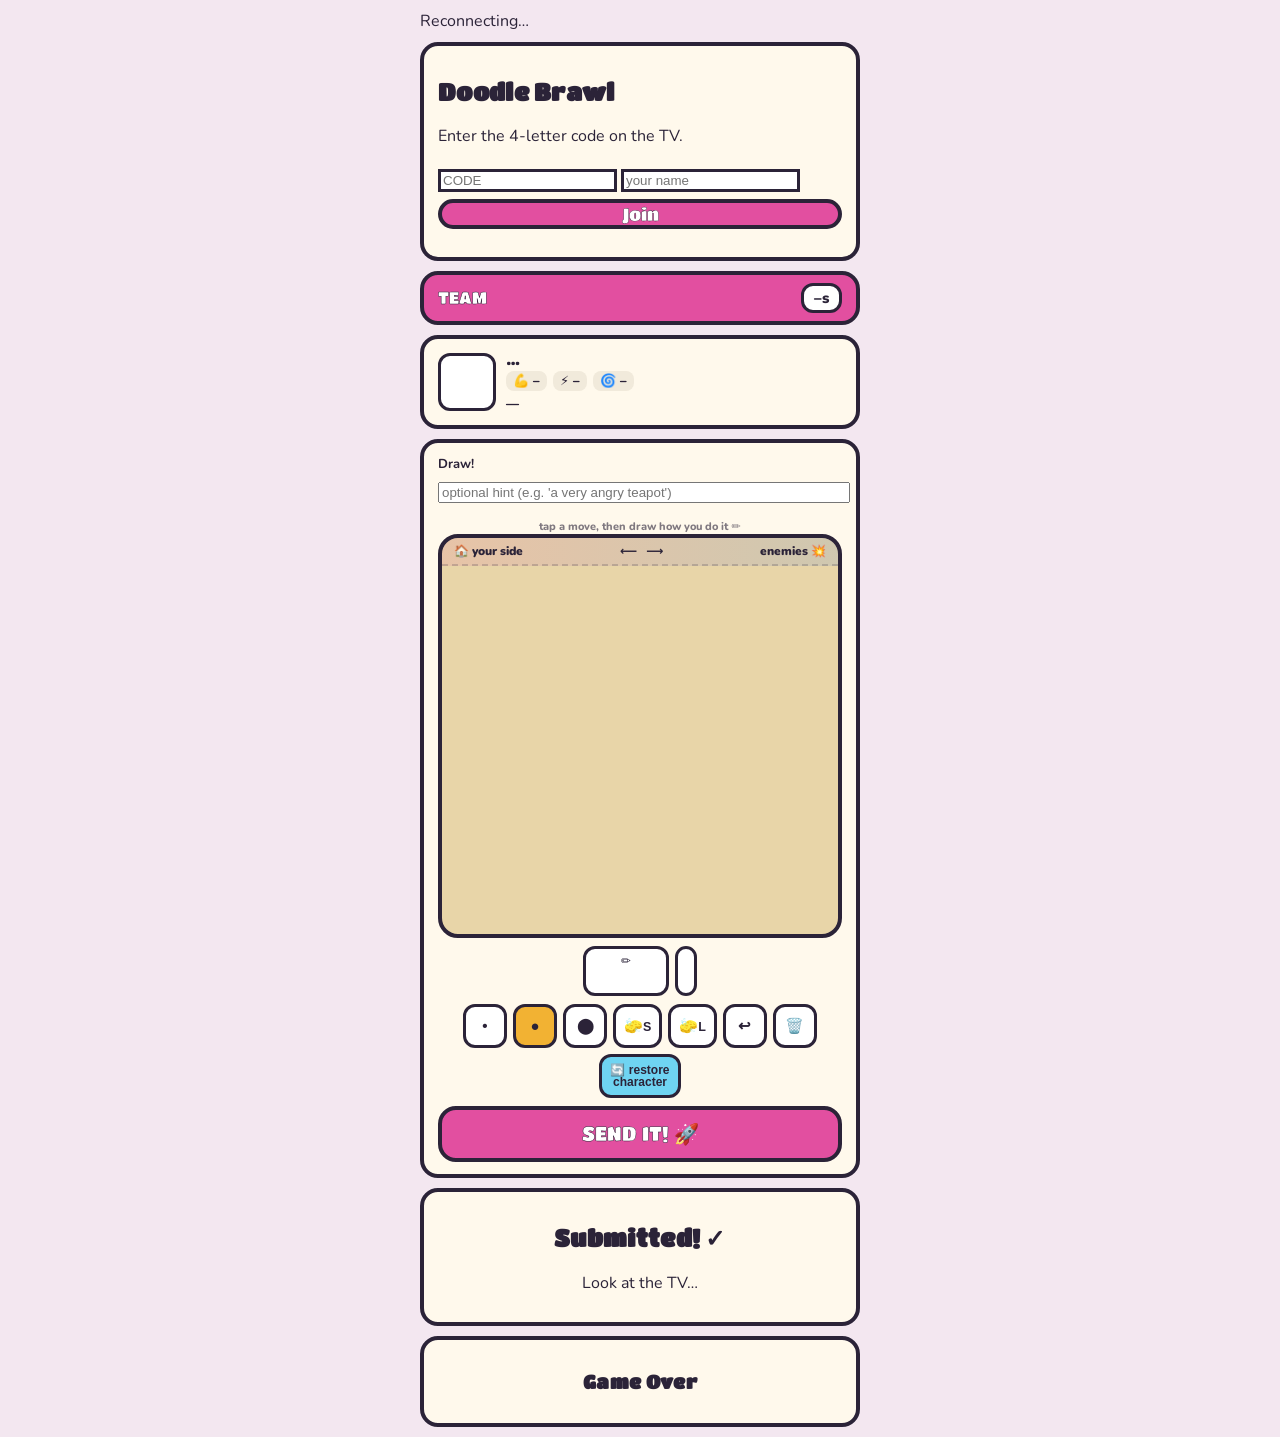
==== web/player/index.html @ 1e79e94d "feat: phase splash + chat-style narration log (Track B #2 remainder) Phase splash (GAME_DESIGN §13):" ====
<!DOCTYPE html>
<html lang="en">
<head>
  <meta charset="utf-8">
  <meta name="viewport" content="width=device-width, initial-scale=1, maximum-scale=1, user-scalable=no">
  <title>Doodle Brawl</title>
  <link rel="stylesheet" href="/static/shared/common.css">
  <link href="https://fonts.googleapis.com/css2?family=Titan+One&family=Nunito:wght@700;900&display=swap" rel="stylesheet">
  <style>
    /* Player (phone) page — faithful port of design/mockup_player_screen.html.
       [spec] markers there map to documented features. */
    :root{
      --ink:#2B2338; --card:#FFF9EC; --sand:#E8D5A8;
      --posit:#6FD4F2; --heal:#3FB65C; --gold:#F2B233; --dmg:#E23D3D;
      --team:#E24FA0;                 /* overridden per player from lobby_state */
    }
    body{
      font-family:'Nunito',system-ui,-apple-system,sans-serif; color:var(--ink);
      background:#F3E7F0; max-width:440px; margin:0 auto; padding:10px;
      display:flex; flex-direction:column; gap:10px; min-height:100vh;
    }
    .display{font-family:'Titan One',cursive}
    h1,h2{font-family:'Titan One',cursive; letter-spacing:.3px}

    .card{background:var(--card); border:4px solid var(--ink); border-radius:18px; padding:12px 14px}

    /* join */
    #join input{border:3px solid var(--ink); background:#fff; color:var(--ink); margin:.4rem 0}
    #join .big{width:100%; background:var(--team); color:#fff; border:4px solid var(--ink);
      border-radius:16px; font-family:'Titan One'; font-size:18px; -webkit-text-stroke:.4px var(--ink)}

    /* header: team color + round + timer */
    header{background:var(--team); border:4px solid var(--ink); border-radius:18px;
      color:#fff; padding:8px 14px; display:flex; align-items:center; gap:10px}
    header .display{font-size:17px; -webkit-text-stroke:.5px var(--ink)}
    header .rnd{font-weight:800; font-size:13px}
    .timer{margin-left:auto; background:#fff; color:var(--ink); border:3px solid var(--ink);
      border-radius:12px; padding:2px 10px; font-weight:900; font-size:15px}
    .timer.warn{background:var(--gold); animation:blink .6s infinite}
    @keyframes blink{50%{opacity:.55}}

    /* status card [spec: sprite + stats + HP + conds + banked] */
    .status{display:flex; gap:10px; align-items:center}
    .status .avatar{width:52px; height:52px; flex:none; border:3px solid var(--ink);
      border-radius:12px; background:#fff center/contain no-repeat}
    .sinfo{display:flex; flex-direction:column; gap:4px; min-width:0}
    .srow{display:flex; gap:6px; flex-wrap:wrap; align-items:center; font-weight:900; font-size:13px}
    .srow .stat{background:#F1EADB; border-radius:8px; padding:1px 7px; transition:background .2s}
    .srow .stat.pulse{animation:statp 1.6s ease-in-out 2}
    @keyframes statp{50%{background:var(--gold)}}
    .hearts{font-size:13px} .conds{font-size:14px; display:inline}

    /* COMBAT V2 move grid [spec: 8 big buttons, live per-character math,
       no-repeat greying, edge-disabled movement] */
    #moveGrid{display:grid; grid-template-columns:repeat(2, 1fr); gap:6px; margin:.5rem 0}
    .movebtn{border:3px solid var(--ink); background:#fff; color:var(--ink);
      border-radius:14px; padding:7px 6px 6px; font-weight:900; text-align:center;
      display:flex; flex-direction:column; gap:1px; min-height:52px; justify-content:center}
    .movebtn .mname{font-family:'Titan One',cursive; font-size:14px; letter-spacing:.3px}
    .movebtn .mmath{font-size:11.5px; opacity:.75}
    .movebtn.sel{background:var(--gold); box-shadow:0 0 0 3px var(--team)}
    .movebtn:disabled{opacity:.38}
    .movebtn.mv{grid-column:span 1; background:#F1EADB}
    .gridnote{font-size:11px; font-weight:800; opacity:.6; text-align:center}

    /* target picker [spec: enemy portraits, defaults to nearest] */
    #targetRow{display:flex; gap:6px; overflow-x:auto; padding:4px 2px; margin:.3rem 0}
    #targetRow.hidden{display:none}
    .tbtn{flex:none; border:3px solid var(--ink); background:#fff; color:var(--ink);
      border-radius:12px; padding:4px 8px; font-weight:900; font-size:12px;
      display:flex; flex-direction:column; align-items:center; gap:2px; min-width:64px}
    .tbtn .tpic{width:40px; height:40px; background:#fff center/contain no-repeat;
      border-radius:8px}
    .tbtn.sel{background:var(--gold); box-shadow:0 0 0 3px var(--team)}

    /* canvas [spec: sand bg + ~50% prefill on team side + orientation ribbon] */
    #canvasWrap{position:relative; border:4px solid var(--ink); border-radius:20px;
      overflow:hidden; background:var(--sand); aspect-ratio:1/1}
    canvas{display:block; width:100%; height:100%; touch-action:none; background:transparent}
    .ribbon{position:absolute; top:0; left:0; right:0; display:flex; justify-content:space-between;
      padding:5px 12px; font-weight:900; font-size:12px; pointer-events:none; z-index:2;
      background:linear-gradient(90deg,#E24FA022,#2F6FE022); border-bottom:2px dashed #2B233833}

    /* toolbar [spec: pens 3 widths / 8 colors, erasers multi-size, undo, clear, RESTORE] */
    .tools{display:flex; flex-wrap:wrap; gap:6px; justify-content:center; margin-top:8px}
    .tools button{border:3px solid var(--ink); background:#fff; color:var(--ink); border-radius:12px;
      min-width:44px; height:44px; font-size:15px; font-weight:900; padding:0 8px}
    .tools button.sel{background:var(--gold)}
    #colors{display:flex; gap:5px; align-items:center; border:3px solid var(--ink);
      border-radius:12px; padding:0 8px; background:#fff; height:44px}
    .swatch{width:22px; height:22px; border-radius:50%; border:2px solid var(--ink); padding:0}
    .swatch.sel{outline:3px solid var(--team); outline-offset:1px}
    #restore{background:var(--posit); font-size:12px; line-height:1}

    .submit{width:100%; background:var(--team); color:#fff; border:4px solid var(--ink);
      border-radius:18px; font-family:'Titan One'; font-size:20px; padding:12px;
      -webkit-text-stroke:.5px var(--ink); margin-top:8px}

    #waitUI, #overUI{text-align:center}

    /* phase splash [spec §13: ~2s full-screen announcement on all phones + TV,
       tap-to-skip; the draw timer starts after it] */
    #splash{position:fixed; inset:0; z-index:50; display:none; place-items:center;
      background:var(--team); color:#fff; text-align:center; padding:24px; cursor:pointer}
    #splash.show{display:grid}
    #splash .stext{font-family:'Titan One',cursive; font-size:36px; line-height:1.15;
      -webkit-text-stroke:1.5px var(--ink); animation:splashin .5s cubic-bezier(.5,1.7,.4,1)}
    #splash .skip{margin-top:14px; font-weight:800; font-size:12px; opacity:.75}
    @keyframes splashin{from{transform:scale(.3) rotate(-5deg); opacity:0}}
    @media (prefers-reduced-motion:reduce){*{animation:none!important}}
  </style>
</head>
<body>
  <div id="banner">Reconnecting…</div>
  <div id="splash"><div><div class="stext"></div><div class="skip">tap to skip ⏭</div></div></div>

  <!-- JOIN -->
  <section id="join" class="card">
    <h1>Doodle Brawl</h1>
    <p class="muted">Enter the 4-letter code on the TV.</p>
    <input id="room" type="text" maxlength="4" placeholder="CODE" style="text-transform:uppercase">
    <input id="name" type="text" placeholder="your name">
    <button id="joinBtn" class="big">Join</button>
    <p id="joinMsg" class="muted"></p>
  </section>

  <!-- PLAY -->
  <section id="play" class="hidden" style="display:flex;flex-direction:column;gap:10px">
    <header>
      <span class="display" id="teamName">TEAM</span>
      <span class="rnd" id="roundLbl"></span>
      <span class="timer" id="timerBox"><span id="timer">–</span>s</span>
    </header>

    <!-- status card -->
    <section class="status card">
      <div class="avatar" id="avatar"></div>
      <div class="sinfo">
        <strong class="display" id="pname" style="font-size:14px">…</strong>
        <div class="srow">
          <span class="stat" id="statPow">💪 –</span>
          <span class="stat" id="statSpd">⚡ –</span>
          <span class="stat" id="statWrd">🌀 –</span>
        </div>
        <div class="srow"><span class="hearts" id="hearts">—</span><span class="conds" id="conds"></span></div>
      </div>
    </section>

    <!-- draw -->
    <section id="drawUI" class="card">
      <div class="srow" style="justify-content:space-between">
        <b id="prompt">Draw!</b>
      </div>
      <div id="hintWrap" class="hidden" style="margin:.5rem 0">
        <input id="hint" type="text" placeholder="optional hint (e.g. 'a very angry teapot')" style="width:100%">
      </div>
      <!-- COMBAT V2: tap the move, tap the target, then draw the style -->
      <div id="moveWrap" class="hidden">
        <div id="moveGrid"></div>
        <div id="targetRow" class="hidden"></div>
        <div class="gridnote" id="gridNote">tap a move, then draw how you do it ✏️</div>
      </div>
      <div id="canvasWrap">
        <div class="ribbon" id="ribbon"><span>🏠 your side</span><span>⟵ &nbsp; ⟶</span><span>enemies 💥</span></div>
        <canvas id="pad"></canvas>
      </div>
      <div class="tools" id="colorsRow">
        <span class="tbtn on">✏️</span>
        <div id="colors"></div>
      </div>
      <div class="tools">
        <button data-pen="4">•</button>
        <button data-pen="8" class="sel">●</button>
        <button data-pen="18">⬤</button>
        <button data-erase="16">🧽<small>S</small></button>
        <button data-erase="40">🧽<small>L</small></button>
        <button id="undo">↩︎</button>
        <button id="clear">🗑️</button>
        <button id="restore" class="hidden">🔄 restore<br>character</button>
      </div>
      <button id="submit" class="submit">SEND IT! 🚀</button>
    </section>

    <section id="waitUI" class="card hidden">
      <h2 id="waitTitle">Submitted! ✓</h2>
      <p class="muted" id="waitMsg">Look at the TV…</p>
    </section>

    <section id="overUI" class="card hidden">
      <h1 id="overTitle">Game Over</h1>
      <p id="overMsg" class="muted"></p>
    </section>
  </section>

  <script src="/static/shared/ws.js"></script>
  <script src="/static/player/canvas.js"></script>
  <script>
  (function () {
    const CFG = window.DOODLE_CONFIG || {};
    const SAND = CFG.canvas_background_color || '#E8D5A8';
    const ACTION_SCALE = CFG.action_canvas_character_scale || 0.5;
    const MONTAGE_SCALE = CFG.montage_canvas_character_scale || 0.88;
    const STAT_EMOJI = { power: '💪', speed: '⚡', weird: '🌀' };
    const COLORS = ['#2B2338','#E24FA0','#2F6FE0','#3FB65C','#F2B233','#8F5FD6','#FF8B4D','#ffffff'];
    const COND_EMOJI = {burning:'🔥',soggy:'💧',sticky:'🟢',prone:'🙃',frightened:'😱',
      embarrassed:'😳',enraged:'😡',sparkly:'✨',hidden:'👻',off_balance:'😵',
      pumped:'💪',confused:'🌀',shielded:'🛡',transformed:'🦋'};
    const $ = (id) => document.getElementById(id);

    const qs = new URLSearchParams(location.search);
    $('room').value = (qs.get('room') || '').toUpperCase();

    let sock, pad, teamId = null, teamSide = 'left', myId = null;
    let phase = '', round = 0, characterPng = '', isKo = false;
    let submitted = false, deadline = 0, timerHandle = null;
    let prevStats = null;
    // COMBAT V2 tap state: the button grid (server-computed math + disabled
    // flags), the current selection, and the roster for the target picker.
    let movesList = [], selectedMove = null, selectedTarget = null;
    let roster = {}, zoneOrder = [], lobbyPlayers = [], myZone = null;

    // ---- drawing tools ----
    function buildTools() {
      pad = new DrawCanvas($('pad'));
      pad.setBackgroundColor(SAND);
      const cbox = $('colors');
      COLORS.forEach((c, i) => {
        const b = document.createElement('button');
        b.className = 'swatch' + (i === 0 ? ' sel' : '');
        b.style.background = c;
        b.onclick = () => { pad.setColor(c); selColor(b); selTool(null); };
        cbox.appendChild(b);
      });
      document.querySelectorAll('[data-pen]').forEach(b =>
        b.onclick = () => { pad.setPen(+b.dataset.pen); selTool(b); });
      document.querySelectorAll('[data-erase]').forEach(b =>
        b.onclick = () => { pad.setEraser(+b.dataset.erase); selTool(b); });
      $('undo').onclick = () => pad.undo();
      $('clear').onclick = () => pad.clear();
      $('restore').onclick = () => loadCharacter(false);
      $('submit').onclick = () => doSubmit(false);
    }
    function selColor(b){ document.querySelectorAll('.swatch').forEach(s=>s.classList.remove('sel')); if(b) b.classList.add('sel'); }
    function selTool(b){ document.querySelectorAll('[data-pen],[data-erase]').forEach(s=>s.classList.remove('sel')); if(b) b.classList.add('sel'); }

    // Prefill the canvas with the character: scaled onto the team's side for
    // action rounds, full-size centered for the Power-Up Montage (§10.1).
    function loadCharacter(markClean) {
      const montage = phase === 'montage';
      pad.loadImage(characterPng, {
        markClean: markClean,
        scale: montage ? MONTAGE_SCALE : ACTION_SCALE,
        side: montage ? 'center' : teamSide,
      });
    }
    function updateRibbon() {
      const home = '🏠 your side', foe = 'enemies 💥';
      const r = $('ribbon');
      r.children[0].textContent = (teamSide === 'right') ? foe : home;
      r.children[2].textContent = (teamSide === 'right') ? home : foe;
    }

    // ---- COMBAT V2: move grid + target picker ----
    function needsTarget(m) {
      if (!m) return null;
      if (m.target === 'single_enemy' || m.target === 'zone_all') return 'enemy';
      if (m.target === 'ally_or_self') return 'ally';
      return null;   // self / movement — no picker
    }
    function candidates(kind) {
      const chars = Object.values(roster).filter(c => !c.is_ko);
      const pool = chars.length ? chars
        // Round 1: no characters yet — offer lobby names instead of portraits.
        : lobbyPlayers.map(p => ({ player_id: p.player_id, name: p.name, team_id: p.team_id }));
      return pool.filter(c => kind === 'enemy' ? c.team_id !== teamId
                                               : c.team_id === teamId);
    }
    function zdist(a, b) {
      const i = zoneOrder.indexOf(a), j = zoneOrder.indexOf(b);
      return (i < 0 || j < 0) ? 99 : Math.abs(i - j);
    }
    function defaultTarget(kind) {
      const cs = candidates(kind);
      if (!cs.length) return null;
      if (kind === 'ally') return myId;             // shield/rally default: yourself
      cs.sort((a, b) => zdist(myZone, a.zone_id) - zdist(myZone, b.zone_id));
      return cs[0].player_id;                        // nearest enemy
    }
    function renderMoveGrid() {
      const grid = $('moveGrid');
      grid.innerHTML = '';
      movesList.forEach(m => {
        const b = document.createElement('button');
        b.className = 'movebtn' + (m.id === 'move_l' || m.id === 'move_r' ? ' mv' : '')
          + (selectedMove === m.id ? ' sel' : '');
        b.disabled = !!m.disabled;
        b.title = m.disabled_reason === 'no_repeat' ? 'no repeats!' : (m.desc || '');
        b.innerHTML = '<span class="mname"></span>' + (m.math ? '<span class="mmath"></span>' : '');
        b.querySelector('.mname').textContent = m.button || m.id;
        if (m.math) b.querySelector('.mmath').textContent = m.math;
        b.onclick = () => pickMove(m);
        grid.appendChild(b);
      });
    }
    function pickMove(m) {
      selectedMove = m.id;
      const kind = needsTarget(m);
      selectedTarget = kind ? defaultTarget(kind) : null;
      renderMoveGrid();
      renderTargetPicker(kind);
      $('gridNote').textContent = kind
        ? (kind === 'enemy' ? 'who gets it? then draw it! ✏️' : 'who do you help? then draw it! ✏️')
        : 'now draw how you do it ✏️';
    }
    function renderTargetPicker(kind) {
      const row = $('targetRow');
      row.classList.toggle('hidden', !kind);
      row.innerHTML = '';
      if (!kind) return;
      candidates(kind).forEach(c => {
        const b = document.createElement('button');
        b.className = 'tbtn' + (selectedTarget === c.player_id ? ' sel' : '');
        b.innerHTML = '<span class="tpic"></span><span></span>';
        if (c.png || c.sprite_png) {
          b.querySelector('.tpic').style.backgroundImage = 'url(' + (c.png || c.sprite_png) + ')';
        } else {
          b.querySelector('.tpic').textContent = c.player_id === myId ? '🫵' : '❓';
        }
        b.lastChild.textContent = c.player_id === myId ? 'yourself' : (c.name || '???');
        b.onclick = () => { selectedTarget = c.player_id; renderTargetPicker(kind); };
        row.appendChild(b);
      });
    }

    // ---- submit / timer ----
    function doSubmit(auto) {
      if (submitted) return;
      if (phase === 'draw_action' && !isKo) {
        if (!selectedMove && !auto) {
          $('gridNote').textContent = '☝️ tap a move first!';
          return;
        }
        submitted = true;
        sock.send('submit_action', {
          round: round, png_base64: pad.toPNG(),
          move_id: selectedMove || '', target_id: selectedTarget,
        });
      } else {
        submitted = true;
        sock.send('submit_drawing', { phase: phase, round: round, png_base64: pad.toPNG() });
        if (phase === 'draw_characters') sock.send('submit_hint', { hint: $('hint').value });
      }
      stopTimer();
      show('wait');
      $('waitTitle').textContent = auto ? "Time! Submitted ⏰" : "Submitted! ✓";
      $('waitMsg').textContent = 'Look at the TV…';
    }
    function startTimer(ts) {
      deadline = ts; stopTimer();
      const warnAt = CFG.warning_seconds || 10;
      timerHandle = setInterval(() => {
        const left = Math.max(0, Math.round(deadline - Date.now() / 1000));
        $('timer').textContent = left;
        $('timerBox').classList.toggle('warn', left <= warnAt);
        if (left <= 0) doSubmit(true);
      }, 300);
    }
    function stopTimer() { if (timerHandle) { clearInterval(timerHandle); timerHandle = null; } }

    // ---- phase splash (tap-to-skip; timer deadline already excludes it) ----
    let splashTimer = null;
    function showSplash(sp, useGremlinText) {
      const text = sp && (useGremlinText ? sp.gremlin_text : sp.text);
      if (!text || !(sp.seconds > 0)) return;
      $('splash').querySelector('.stext').textContent = text;
      $('splash').classList.add('show');
      clearTimeout(splashTimer);
      splashTimer = setTimeout(hideSplash, sp.seconds * 1000);
    }
    function hideSplash() {
      clearTimeout(splashTimer);
      splashTimer = null;
      $('splash').classList.remove('show');
    }

    // ---- screen switching ----
    function show(which) {
      $('drawUI').classList.toggle('hidden', which !== 'draw');
      $('waitUI').classList.toggle('hidden', which !== 'wait');
      $('overUI').classList.toggle('hidden', which !== 'over');
    }

    function enterDraw(kind) {
      submitted = false;
      show('draw');
      const isChar = kind === 'draw_characters';
      const isMontage = kind === 'montage';
      const isAction = kind === 'draw_action' && !isKo;
      $('hintWrap').classList.toggle('hidden', !isChar);
      $('ribbon').classList.toggle('hidden', isChar || isMontage);  // no sides in a montage
      $('restore').classList.toggle('hidden', isChar);
      // COMBAT V2: tap the move + target, then draw the style. Gremlins draw
      // hazards with no tap.
      $('moveWrap').classList.toggle('hidden', !isAction);
      if (isAction) {
        selectedMove = null; selectedTarget = null;
        $('gridNote').textContent = 'tap a move, then draw how you do it ✏️';
        renderMoveGrid();
        renderTargetPicker(null);
      }
      $('prompt').textContent = isChar ? 'Draw your fighter!'
        : isMontage ? '🎵 Upgrade your fighter! Add armor, wings, flames… 🎵'
        : isKo ? 'Draw a hazard, Gremlin! 😈 (round ' + round + ')'
        : 'Round ' + round + ' — tap your move, draw your style!';
      if (isChar) { pad.bgSide = 'center'; pad.clear(); }
      else { loadCharacter(true); }   // draw the move/upgrade on top of the character
    }

    // ---- status card ----
    function pulseStat(el, key, val) {
      const changed = prevStats && prevStats[key] !== val;
      el.classList.remove('pulse');
      if (changed) { void el.offsetWidth; el.classList.add('pulse'); }
    }
    function hearts(hp, max) {
      const N = 6, full = Math.max(0, Math.min(N, Math.round(N * hp / Math.max(1, max))));
      return '❤️'.repeat(full) + '🖤'.repeat(N - full) + ' ' + hp + '/' + max;
    }
    function renderStatus(p) {
      $('pname').textContent = p.name;
      if (p.png) $('avatar').style.backgroundImage = 'url(' + p.png + ')';
      const st = p.stats || {};
      $('statPow').textContent = '💪 ' + (st.power ?? '–');
      $('statSpd').textContent = '⚡ ' + (st.speed ?? '–');
      $('statWrd').textContent = '🌀 ' + (st.weird ?? '–');
      pulseStat($('statPow'), 'power', st.power);
      pulseStat($('statSpd'), 'speed', st.speed);
      pulseStat($('statWrd'), 'weird', st.weird);
      prevStats = st;
      $('hearts').textContent = p.is_ko ? 'KO — Arena Gremlin' : hearts(p.hp, p.max_hp);
      $('conds').textContent = Object.keys(p.conditions || {}).map(k => COND_EMOJI[k] || '•').join(' ');
      myZone = p.zone_id || myZone;
    }

    // ---- messages ----
    function onMessage(m) {
      if (m.type === 'toast' && m.payload.kind === 'action_rejected') {
        // The server refused the tap (no-repeat / edge / dead target):
        // reopen the round so the player can re-tap.
        submitted = false;
        show('draw');
        startTimer(deadline);
        $('gridNote').textContent = '🚫 ' + (m.payload.message || 'try another move!');
      } else if (m.type === 'error' || m.type === 'toast') {
        $('joinMsg').textContent = 'server: ' + (m.payload.message || '');
      } else if (m.type === 'joined') {
        localStorage.setItem('pid', m.payload.player_id);
        myId = m.payload.player_id;
        teamId = m.payload.team_id;
        teamSide = teamId === 'team_b' ? 'right' : 'left';
        updateRibbon();
        $('join').classList.add('hidden');
        $('play').classList.remove('hidden');
        show('wait');
        $('waitTitle').textContent = 'You’re in!';
        $('waitMsg').textContent = 'Waiting for the host to start…';
      } else if (m.type === 'lobby_state') {
        lobbyPlayers = m.payload.players || lobbyPlayers;
        const t = (m.payload.teams || []).find(t => t.id === teamId);
        if (t) { document.documentElement.style.setProperty('--team', t.color); $('teamName').textContent = t.name.toUpperCase(); }
      } else if (m.type === 'arena_state') {
        zoneOrder = (m.payload.zones || []).map(z => z.id || z);
        // Team labels: "Team A/B" until the intro reveal swaps in the AI names.
        const mine = (m.payload.teams || []).find(t => t.id === teamId);
        if (mine) $('teamName').textContent = mine.name.toUpperCase();
        (m.payload.characters || []).forEach(c => {
          roster[c.player_id] = Object.assign({}, roster[c.player_id], c);
          if (c.player_id === myId) myZone = c.zone_id;
        });
      } else if (m.type === 'phase_change') {
        phase = m.payload.phase; round = m.payload.round;
        // Round 1 ships a generic (stat-less) grid; player_state upgrades it
        // with this character's live math the moment characters exist.
        if (m.payload.moves) movesList = m.payload.moves;
        $('roundLbl').textContent = phase === 'montage' ? '🎵 Montage!'
          : round ? ('Drawing for Round ' + round) : 'Draw your fighter';
        if (phase === 'montage' && isKo) {
          // KO'd players sit the montage out (Gremlins don't train).
          show('wait');
          $('waitTitle').textContent = 'Training montage 🎵';
          $('waitMsg').textContent = 'The fighters are upgrading — watch the TV…';
        } else if (phase === 'draw_characters' || phase === 'draw_action' || phase === 'montage') {
          enterDraw(phase);
          startTimer(m.payload.deadline_ts);
          showSplash(m.payload.splash, phase === 'draw_action' && isKo);
        }
      } else if (m.type === 'canvas_init') {
        characterPng = m.payload.png || '';
        // The original evolves after a montage — keep the avatar in sync.
        if (characterPng) $('avatar').style.backgroundImage = 'url(' + characterPng + ')';
        if ((phase === 'draw_action' || phase === 'montage') && pad && !pad.dirty) loadCharacter(true);
      } else if (m.type === 'player_state') {
        isKo = !!m.payload.is_ko;
        renderStatus(m.payload);
        if (m.payload.moves) {
          movesList = m.payload.moves;   // live math + no-repeat/edge greying
          if (phase === 'draw_action' && !submitted && !isKo) renderMoveGrid();
        }
      } else if (m.type === 'montage_reveal') {
        const up = (m.payload.upgrades || []).find(u => u.player_id === myId);
        if (up) {
          show('wait');
          $('waitTitle').textContent = '🎵 +1 ' + (STAT_EMOJI[up.stat] || up.stat) + '!';
          $('waitMsg').textContent = up.flavor || 'Training complete!';
        }
      } else if (m.type === 'reveal_step') {
        if (!submitted) return;
        show('wait');
        $('waitTitle').textContent = 'Fight!';
        $('waitMsg').textContent = 'Watch the TV for the action…';
      } else if (m.type === 'game_over') {
        stopTimer();
        hideSplash();
        show('over');
        const won = m.payload.winner_team_id;
        $('overTitle').textContent = won === teamId ? '🏆 You Win!' : 'Game Over';
        $('overMsg').textContent = 'Winner: ' + (won || 'nobody');
      }
    }

    // ---- boot ----
    buildTools();
    $('splash').onclick = hideSplash;   // tap-to-skip
    $('joinBtn').onclick = () => {
      const room = $('room').value.toUpperCase().trim();
      const name = $('name').value.trim() || 'Player';
      if (room.length !== 4) { $('joinMsg').textContent = 'Enter the 4-letter room code.'; return; }
      sock = DoodleSocket({
        onStatus: (s) => $('banner').classList.toggle('show', s === 'offline'),
        onOpen: (api) => api.send('join', {
          role: 'player', name: name, room: room, player_id: localStorage.getItem('pid'),
        }),
        onMessage: onMessage,
      });
    };
  })();
  </script>
</body>
</html>
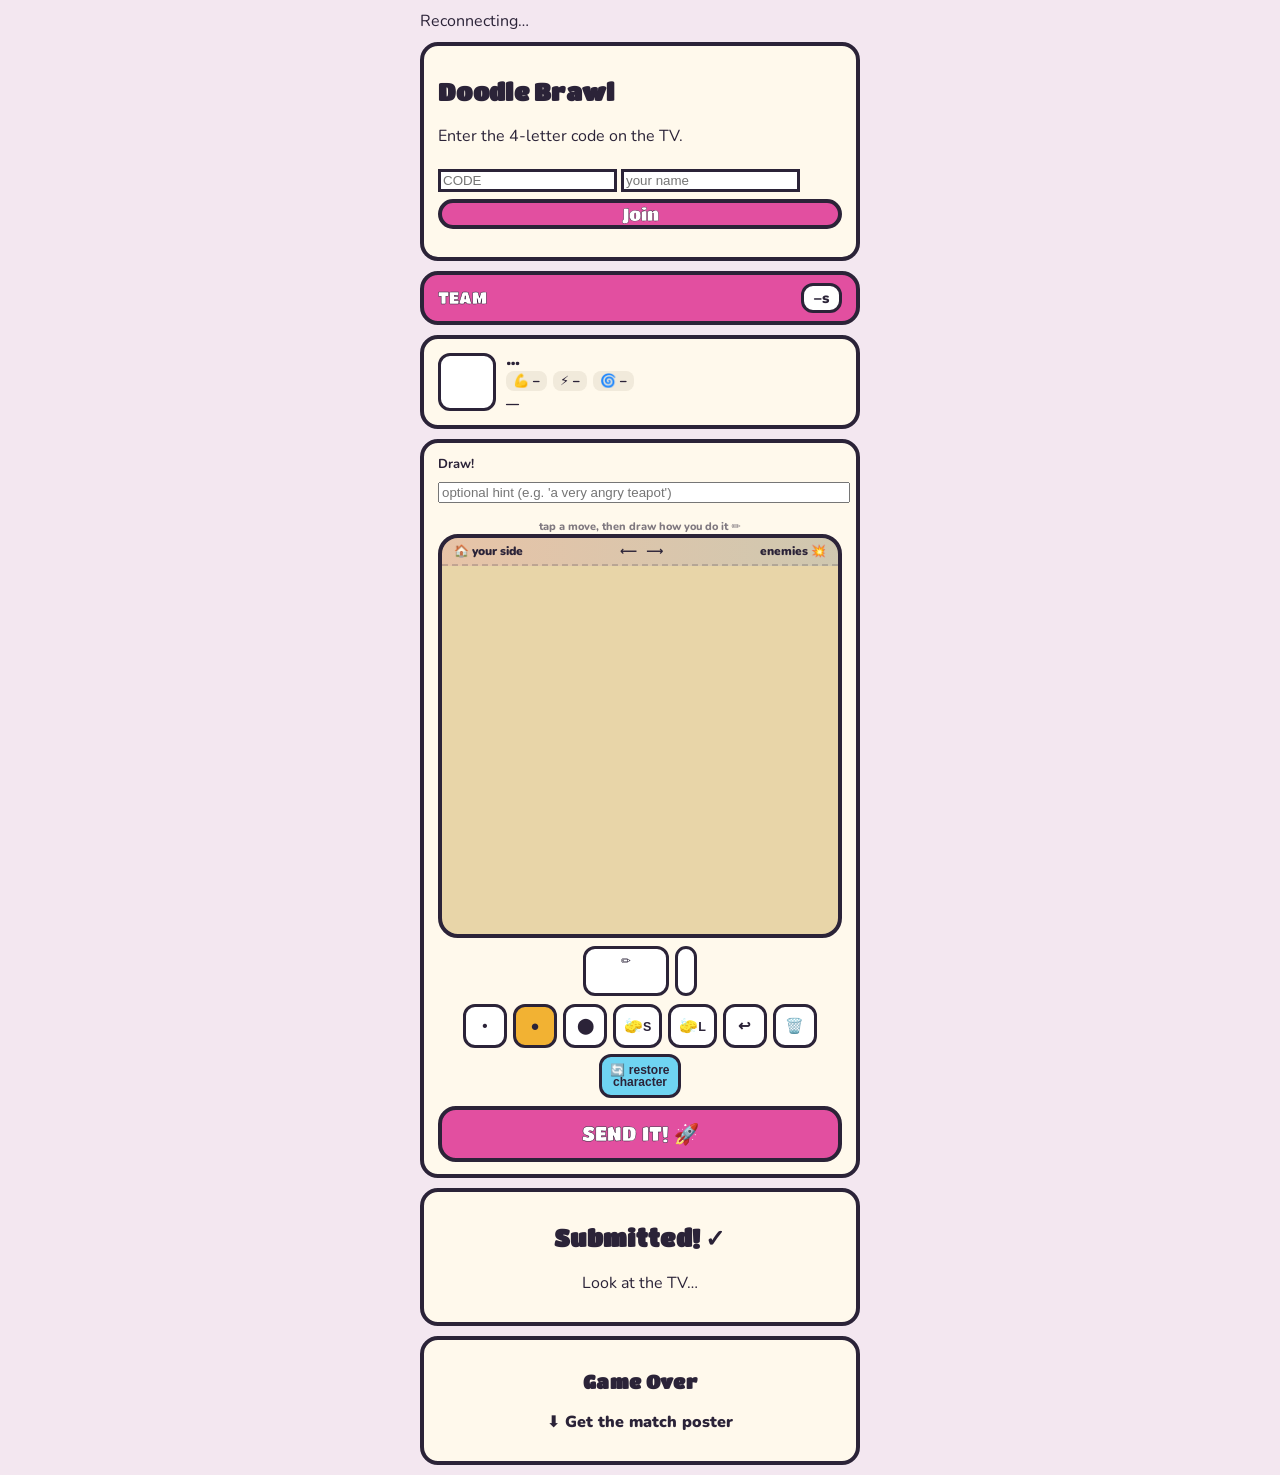
==== commit f5cd14bd: "feat: victory screen — awards ceremony + match poster (Track B #5, S3) - Host game_over now runs a c" ====
--- a/web/player/index.html
+++ b/web/player/index.html
@@ -39,7 +39,7 @@
     .timer.warn{background:var(--gold); animation:blink .6s infinite}
     @keyframes blink{50%{opacity:.55}}
 
-    /* status card [spec: sprite + stats + HP + conds + banked] */
+    /* status card [spec: sprite + stats + HP] */
     .status{display:flex; gap:10px; align-items:center}
     .status .avatar{width:52px; height:52px; flex:none; border:3px solid var(--ink);
       border-radius:12px; background:#fff center/contain no-repeat}
@@ -48,7 +48,7 @@
     .srow .stat{background:#F1EADB; border-radius:8px; padding:1px 7px; transition:background .2s}
     .srow .stat.pulse{animation:statp 1.6s ease-in-out 2}
     @keyframes statp{50%{background:var(--gold)}}
-    .hearts{font-size:13px} .conds{font-size:14px; display:inline}
+    .hearts{font-size:13px}
 
     /* COMBAT V2 move grid [spec: 8 big buttons, live per-character math,
        no-repeat greying, edge-disabled movement] */
@@ -142,7 +142,7 @@
           <span class="stat" id="statSpd">⚡ –</span>
           <span class="stat" id="statWrd">🌀 –</span>
         </div>
-        <div class="srow"><span class="hearts" id="hearts">—</span><span class="conds" id="conds"></span></div>
+        <div class="srow"><span class="hearts" id="hearts">—</span></div>
       </div>
     </section>
 
@@ -189,6 +189,9 @@
     <section id="overUI" class="card hidden">
       <h1 id="overTitle">Game Over</h1>
       <p id="overMsg" class="muted"></p>
+      <div id="myAwards"></div>
+      <p><a id="posterA" class="hidden" download
+            style="font-weight:900;color:var(--ink)">⬇️ Get the match poster</a></p>
     </section>
   </section>
 
@@ -202,9 +205,6 @@
     const MONTAGE_SCALE = CFG.montage_canvas_character_scale || 0.88;
     const STAT_EMOJI = { power: '💪', speed: '⚡', weird: '🌀' };
     const COLORS = ['#2B2338','#E24FA0','#2F6FE0','#3FB65C','#F2B233','#8F5FD6','#FF8B4D','#ffffff'];
-    const COND_EMOJI = {burning:'🔥',soggy:'💧',sticky:'🟢',prone:'🙃',frightened:'😱',
-      embarrassed:'😳',enraged:'😡',sparkly:'✨',hidden:'👻',off_balance:'😵',
-      pumped:'💪',confused:'🌀',shielded:'🛡',transformed:'🦋'};
     const $ = (id) => document.getElementById(id);
 
     const qs = new URLSearchParams(location.search);
@@ -217,7 +217,7 @@
     // COMBAT V2 tap state: the button grid (server-computed math + disabled
     // flags), the current selection, and the roster for the target picker.
     let movesList = [], selectedMove = null, selectedTarget = null;
-    let roster = {}, zoneOrder = [], lobbyPlayers = [], myZone = null;
+    let roster = {}, zoneOrder = [], myZone = null;
 
     // ---- drawing tools ----
     function buildTools() {
@@ -265,15 +265,13 @@
       if (!m) return null;
       if (m.target === 'single_enemy' || m.target === 'zone_all') return 'enemy';
       if (m.target === 'ally_or_self') return 'ally';
-      return null;   // self / movement — no picker
+      return null;   // self / movement / zone_allies (SHIELD) — no picker
     }
     function candidates(kind) {
+      // Intros precede Round 1 (v2.1), so the roster always has portraits.
       const chars = Object.values(roster).filter(c => !c.is_ko);
-      const pool = chars.length ? chars
-        // Round 1: no characters yet — offer lobby names instead of portraits.
-        : lobbyPlayers.map(p => ({ player_id: p.player_id, name: p.name, team_id: p.team_id }));
-      return pool.filter(c => kind === 'enemy' ? c.team_id !== teamId
-                                               : c.team_id === teamId);
+      return chars.filter(c => kind === 'enemy' ? c.team_id !== teamId
+                                                : c.team_id === teamId);
     }
     function zdist(a, b) {
       const i = zoneOrder.indexOf(a), j = zoneOrder.indexOf(b);
@@ -438,7 +436,6 @@
       pulseStat($('statWrd'), 'weird', st.weird);
       prevStats = st;
       $('hearts').textContent = p.is_ko ? 'KO — Arena Gremlin' : hearts(p.hp, p.max_hp);
-      $('conds').textContent = Object.keys(p.conditions || {}).map(k => COND_EMOJI[k] || '•').join(' ');
       myZone = p.zone_id || myZone;
     }
 
@@ -465,7 +462,6 @@
         $('waitTitle').textContent = 'You’re in!';
         $('waitMsg').textContent = 'Waiting for the host to start…';
       } else if (m.type === 'lobby_state') {
-        lobbyPlayers = m.payload.players || lobbyPlayers;
         const t = (m.payload.teams || []).find(t => t.id === teamId);
         if (t) { document.documentElement.style.setProperty('--team', t.color); $('teamName').textContent = t.name.toUpperCase(); }
       } else if (m.type === 'arena_state') {
@@ -479,12 +475,17 @@
         });
       } else if (m.type === 'phase_change') {
         phase = m.payload.phase; round = m.payload.round;
-        // Round 1 ships a generic (stat-less) grid; player_state upgrades it
-        // with this character's live math the moment characters exist.
-        if (m.payload.moves) movesList = m.payload.moves;
         $('roundLbl').textContent = phase === 'montage' ? '🎵 Montage!'
+          : phase === 'intros' ? '🥁 Meet the Fighters!'
           : round ? ('Drawing for Round ' + round) : 'Draw your fighter';
-        if (phase === 'montage' && isKo) {
+        if (phase === 'intros') {
+          // v2.1: intros play BEFORE Round 1 drawing — phones just watch.
+          stopTimer();
+          show('wait');
+          $('waitTitle').textContent = '🥁 Meet the Fighters!';
+          $('waitMsg').textContent = 'Look at the TV — your fighter is up soon…';
+          showSplash(m.payload.splash, false);
+        } else if (phase === 'montage' && isKo) {
           // KO'd players sit the montage out (Gremlins don't train).
           show('wait');
           $('waitTitle').textContent = 'Training montage 🎵';
@@ -523,8 +524,24 @@
         hideSplash();
         show('over');
         const won = m.payload.winner_team_id;
-        $('overTitle').textContent = won === teamId ? '🏆 You Win!' : 'Game Over';
-        $('overMsg').textContent = 'Winner: ' + (won || 'nobody');
+        $('overTitle').textContent = won === teamId ? '🏆 You Win!'
+          : won ? 'Game Over' : 'It’s a draw!';
+        $('overMsg').textContent = won
+          ? 'Winner: ' + (m.payload.winner_team_name || won) : '';
+        // Your award(s) from the TV ceremony — every player earns at least one.
+        const mine = (m.payload.awards || []).filter(a => a.player_id === myId);
+        $('myAwards').innerHTML = '';
+        mine.forEach(a => {
+          const d = document.createElement('p');
+          d.innerHTML = '<b>🎖️ </b><b class="atitle"></b><br><i class="ablurb muted"></i>';
+          d.querySelector('.atitle').textContent = a.title || 'Award';
+          d.querySelector('.ablurb').textContent = a.blurb || '';
+          $('myAwards').appendChild(d);
+        });
+        if (m.payload.poster_url) {
+          $('posterA').href = m.payload.poster_url;
+          $('posterA').classList.remove('hidden');
+        }
       }
     }
 
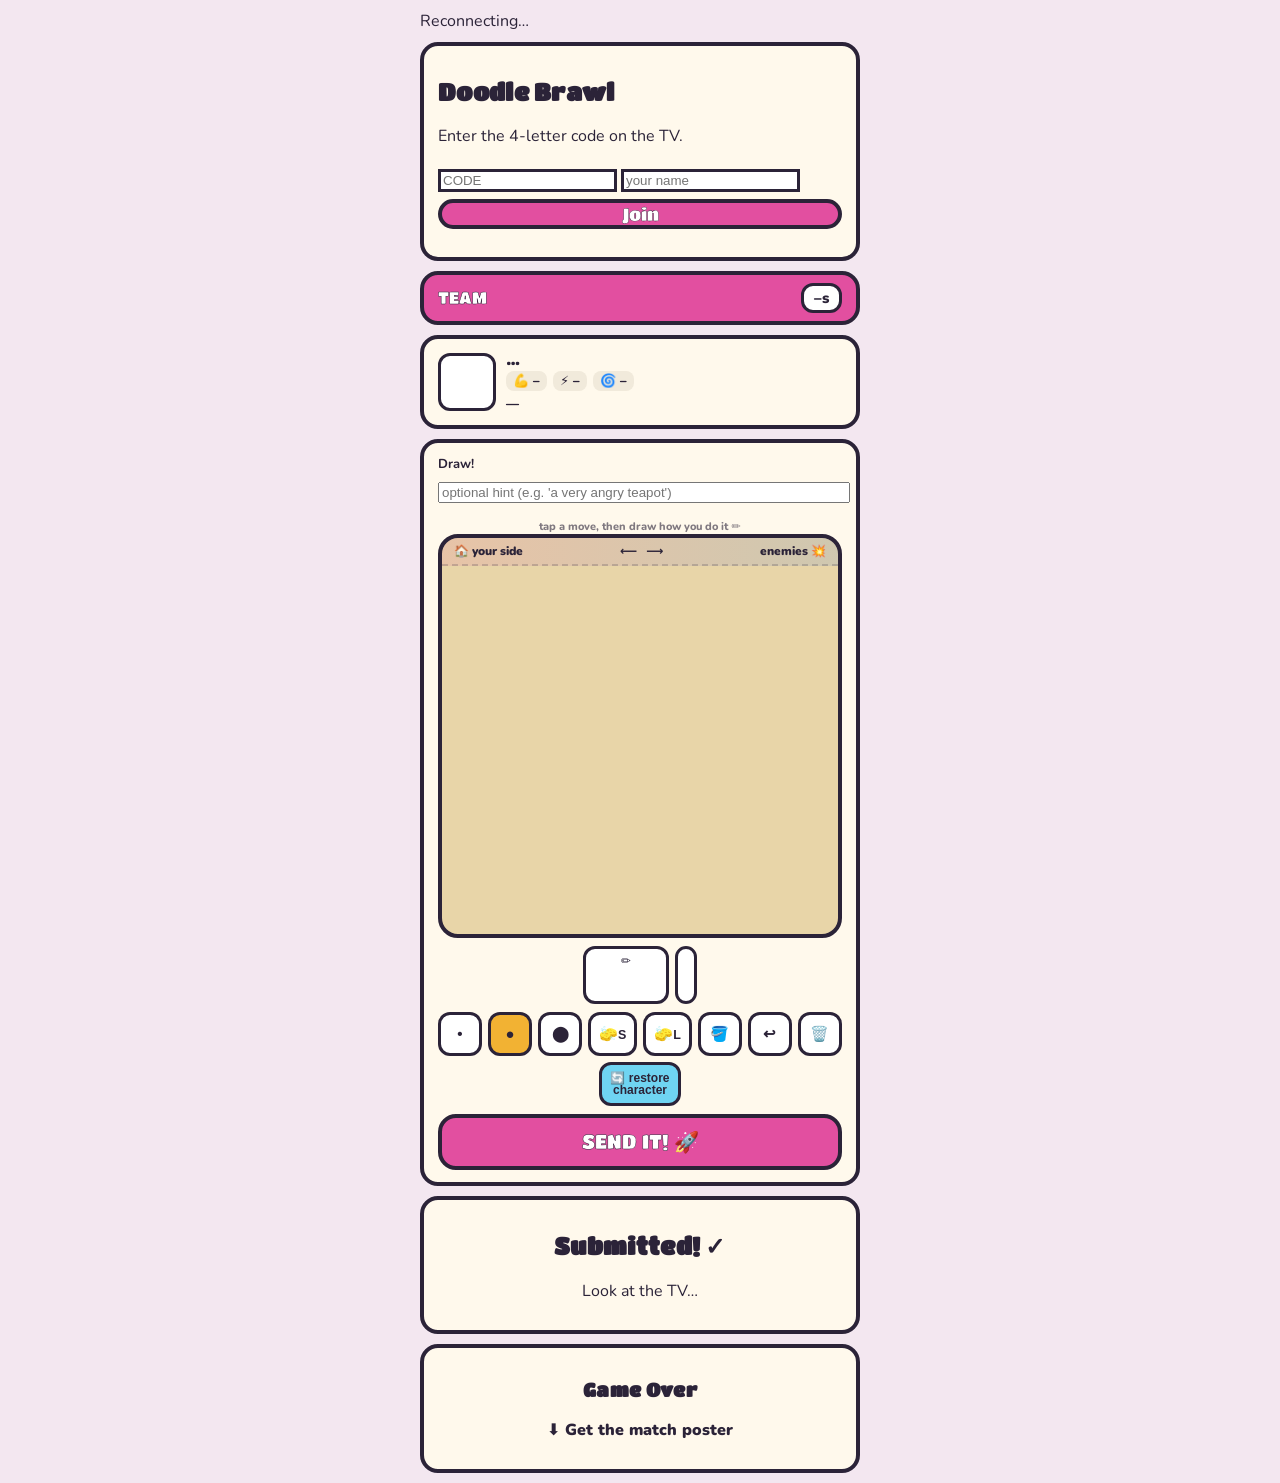
==== commit 93c65e60: "paint updates" ====
--- a/web/player/index.html
+++ b/web/player/index.html
@@ -50,8 +50,14 @@
     @keyframes statp{50%{background:var(--gold)}}
     .hearts{font-size:13px}
 
-    /* COMBAT V2 move grid [spec: 8 big buttons, live per-character math,
-       no-repeat greying, edge-disabled movement] */
+    /* condensed lobby rules on the waiting screen [spec §13] */
+    #waitRules{list-style:none; margin:12px 0 0; padding:0; text-align:left;
+      display:flex; flex-direction:column; gap:8px}
+    #waitRules li{font-weight:700; font-size:13px; line-height:1.3;
+      background:#F1EADB; border-radius:10px; padding:7px 10px}
+
+    /* COMBAT V5 move grid [spec: 5 big buttons, live per-character math,
+       no-repeat / legality greying] */
     #moveGrid{display:grid; grid-template-columns:repeat(2, 1fr); gap:6px; margin:.5rem 0}
     .movebtn{border:3px solid var(--ink); background:#fff; color:var(--ink);
       border-radius:14px; padding:7px 6px 6px; font-weight:900; text-align:center;
@@ -60,8 +66,11 @@
     .movebtn .mmath{font-size:11.5px; opacity:.75}
     .movebtn.sel{background:var(--gold); box-shadow:0 0 0 3px var(--team)}
     .movebtn:disabled{opacity:.38}
-    .movebtn.mv{grid-column:span 1; background:#F1EADB}
     .gridnote{font-size:11px; font-weight:800; opacity:.6; text-align:center}
+    /* ESCAPE ◀/▶ direction picker + Gremlin zone picker (reuse target styling) */
+    #escapeRow, #zoneRow{display:flex; gap:6px; overflow-x:auto; padding:4px 2px; margin:.3rem 0}
+    #escapeRow.hidden{display:none}
+    #gremlinWrap.hidden{display:none}
 
     /* target picker [spec: enemy portraits, defaults to nearest] */
     #targetRow{display:flex; gap:6px; overflow-x:auto; padding:4px 2px; margin:.3rem 0}
@@ -86,10 +95,21 @@
     .tools button{border:3px solid var(--ink); background:#fff; color:var(--ink); border-radius:12px;
       min-width:44px; height:44px; font-size:15px; font-weight:900; padding:0 8px}
     .tools button.sel{background:var(--gold)}
-    #colors{display:flex; gap:5px; align-items:center; border:3px solid var(--ink);
-      border-radius:12px; padding:0 8px; background:#fff; height:44px}
+    #colors{display:flex; flex-wrap:wrap; gap:5px; align-items:center; justify-content:center;
+      border:3px solid var(--ink); border-radius:12px; padding:4px 8px; background:#fff; min-height:44px}
     .swatch{width:22px; height:22px; border-radius:50%; border:2px solid var(--ink); padding:0}
     .swatch.sel{outline:3px solid var(--team); outline-offset:1px}
+    /* custom color picker — a native <input type=color> styled as a swatch (sized
+       to match the preset chips), so players can pick ANY color, not just the
+       presets (opens the phone's native color wheel). Center dot shows the chosen
+       color; the rainbow ring marks it as the "any color" swatch. */
+    .swatch.custom{width:44px; height:44px; min-width:44px; border:3px solid var(--ink);
+      border-radius:12px; padding:0; position:relative; overflow:hidden;
+      background:conic-gradient(from 0deg,#ff004d,#ffb200,#3fd000,#00c4d4,#2f6fe0,#a24bd6,#ff004d)}
+    .swatch.custom .cdot{position:absolute; inset:9px; border-radius:50%;
+      background:var(--custom, transparent); box-shadow:0 0 0 2px #fff inset}
+    .swatch.custom input{position:absolute; inset:0; width:100%; height:100%;
+      opacity:0; border:0; padding:0; margin:0; cursor:pointer}
     #restore{background:var(--posit); font-size:12px; line-height:1}
 
     .submit{width:100%; background:var(--team); color:#fff; border:4px solid var(--ink);
@@ -132,8 +152,8 @@
       <span class="timer" id="timerBox"><span id="timer">–</span>s</span>
     </header>
 
-    <!-- status card -->
-    <section class="status card">
+    <!-- status card [spec §13: hidden until the character exists] -->
+    <section class="status card hidden" id="statusCard">
       <div class="avatar" id="avatar"></div>
       <div class="sinfo">
         <strong class="display" id="pname" style="font-size:14px">…</strong>
@@ -154,11 +174,17 @@
       <div id="hintWrap" class="hidden" style="margin:.5rem 0">
         <input id="hint" type="text" placeholder="optional hint (e.g. 'a very angry teapot')" style="width:100%">
       </div>
-      <!-- COMBAT V2: tap the move, tap the target, then draw the style -->
+      <!-- COMBAT V5: tap the move (+ target / ◀▶), then draw the style -->
       <div id="moveWrap" class="hidden">
         <div id="moveGrid"></div>
+        <div id="escapeRow" class="hidden"></div>
         <div id="targetRow" class="hidden"></div>
         <div class="gridnote" id="gridNote">tap a move, then draw how you do it ✏️</div>
+      </div>
+      <!-- Arena Gremlin: pick a zone to trap, then draw the trap on a blank canvas -->
+      <div id="gremlinWrap" class="hidden">
+        <div class="gridnote">😈 pick a zone to trap, then draw your trap!</div>
+        <div id="zoneRow"></div>
       </div>
       <div id="canvasWrap">
         <div class="ribbon" id="ribbon"><span>🏠 your side</span><span>⟵ &nbsp; ⟶</span><span>enemies 💥</span></div>
@@ -174,6 +200,7 @@
         <button data-pen="18">⬤</button>
         <button data-erase="16">🧽<small>S</small></button>
         <button data-erase="40">🧽<small>L</small></button>
+        <button data-fill="1" title="Fill an area with the current color">🪣</button>
         <button id="undo">↩︎</button>
         <button id="clear">🗑️</button>
         <button id="restore" class="hidden">🔄 restore<br>character</button>
@@ -184,6 +211,8 @@
     <section id="waitUI" class="card hidden">
       <h2 id="waitTitle">Submitted! ✓</h2>
       <p class="muted" id="waitMsg">Look at the TV…</p>
+      <!-- condensed rules, shown only in the pre-game lobby wait (§13) -->
+      <ul id="waitRules" class="hidden"></ul>
     </section>
 
     <section id="overUI" class="card hidden">
@@ -214,10 +243,12 @@
     let phase = '', round = 0, characterPng = '', isKo = false;
     let submitted = false, deadline = 0, timerHandle = null;
     let prevStats = null;
-    // COMBAT V2 tap state: the button grid (server-computed math + disabled
+    // COMBAT V5 tap state: the button grid (server-computed math + disabled
     // flags), the current selection, and the roster for the target picker.
+    // ESCAPE also carries a ◀/▶ direction; a Gremlin carries the trap zone.
     let movesList = [], selectedMove = null, selectedTarget = null;
-    let roster = {}, zoneOrder = [], myZone = null;
+    let selectedEscapeDir = 0, selectedTrapZone = null;
+    let roster = {}, zoneOrder = [], zoneLabels = {}, myZone = null;
 
     // ---- drawing tools ----
     function buildTools() {
@@ -228,20 +259,44 @@
         const b = document.createElement('button');
         b.className = 'swatch' + (i === 0 ? ' sel' : '');
         b.style.background = c;
-        b.onclick = () => { pad.setColor(c); selColor(b); selTool(null); };
+        // Keep the bucket selected when recoloring in fill mode; else back to pen.
+        b.onclick = () => { pad.setColor(c); selColor(b); if (pad.tool !== 'fill') selTool(null); };
         cbox.appendChild(b);
       });
+      // Custom color picker: tap the rainbow swatch to pick ANY color from the
+      // phone's native color wheel. Behaves like a preset once chosen (setColor
+      // also switches to pen), and shows the chosen color in its center dot.
+      const custom = document.createElement('label');
+      custom.className = 'swatch custom';
+      custom.title = 'Custom color';
+      custom.setAttribute('aria-label', 'Pick a custom color');
+      const picker = document.createElement('input');
+      picker.type = 'color';
+      picker.value = '#111111';
+      const dot = document.createElement('span');
+      dot.className = 'cdot';
+      custom.append(dot, picker);
+      const applyCustom = () => {
+        pad.setColor(picker.value);
+        custom.style.setProperty('--custom', picker.value);
+        selColor(custom); if (pad.tool !== 'fill') selTool(null);
+      };
+      picker.oninput = applyCustom;   // live as the wheel is scrubbed (desktop)
+      picker.onchange = applyCustom;  // commit (mobile browsers fire only change)
+      cbox.appendChild(custom);
       document.querySelectorAll('[data-pen]').forEach(b =>
         b.onclick = () => { pad.setPen(+b.dataset.pen); selTool(b); });
       document.querySelectorAll('[data-erase]').forEach(b =>
         b.onclick = () => { pad.setEraser(+b.dataset.erase); selTool(b); });
+      document.querySelectorAll('[data-fill]').forEach(b =>
+        b.onclick = () => { pad.setFill(); selTool(b); });   // paint bucket
       $('undo').onclick = () => pad.undo();
       $('clear').onclick = () => pad.clear();
       $('restore').onclick = () => loadCharacter(false);
       $('submit').onclick = () => doSubmit(false);
     }
     function selColor(b){ document.querySelectorAll('.swatch').forEach(s=>s.classList.remove('sel')); if(b) b.classList.add('sel'); }
-    function selTool(b){ document.querySelectorAll('[data-pen],[data-erase]').forEach(s=>s.classList.remove('sel')); if(b) b.classList.add('sel'); }
+    function selTool(b){ document.querySelectorAll('[data-pen],[data-erase],[data-fill]').forEach(s=>s.classList.remove('sel')); if(b) b.classList.add('sel'); }
 
     // Prefill the canvas with the character: scaled onto the team's side for
     // action rounds, full-size centered for the Power-Up Montage (§10.1).
@@ -260,18 +315,18 @@
       r.children[2].textContent = (teamSide === 'right') ? home : foe;
     }
 
-    // ---- COMBAT V2: move grid + target picker ----
+    // ---- COMBAT V5: move grid + target / direction pickers ----
     function needsTarget(m) {
       if (!m) return null;
-      if (m.target === 'single_enemy' || m.target === 'zone_all') return 'enemy';
-      if (m.target === 'ally_or_self') return 'ally';
-      return null;   // self / movement / zone_allies (SHIELD) — no picker
+      if (m.target === 'single_enemy') return 'enemy';
+      if (m.target === 'ally') return 'ally';        // PROTECT — a teammate, never self
+      return null;
     }
     function candidates(kind) {
       // Intros precede Round 1 (v2.1), so the roster always has portraits.
       const chars = Object.values(roster).filter(c => !c.is_ko);
-      return chars.filter(c => kind === 'enemy' ? c.team_id !== teamId
-                                                : c.team_id === teamId);
+      if (kind === 'ally') return chars.filter(c => c.team_id === teamId && c.player_id !== myId);
+      return chars.filter(c => c.team_id !== teamId);
     }
     function zdist(a, b) {
       const i = zoneOrder.indexOf(a), j = zoneOrder.indexOf(b);
@@ -280,7 +335,10 @@
     function defaultTarget(kind) {
       const cs = candidates(kind);
       if (!cs.length) return null;
-      if (kind === 'ally') return myId;             // shield/rally default: yourself
+      if (kind === 'ally') {
+        cs.sort((a, b) => (a.hp / a.max_hp) - (b.hp / b.max_hp));
+        return cs[0].player_id;                      // PROTECT default: neediest ally
+      }
       cs.sort((a, b) => zdist(myZone, a.zone_id) - zdist(myZone, b.zone_id));
       return cs[0].player_id;                        // nearest enemy
     }
@@ -289,12 +347,16 @@
       grid.innerHTML = '';
       movesList.forEach(m => {
         const b = document.createElement('button');
-        b.className = 'movebtn' + (m.id === 'move_l' || m.id === 'move_r' ? ' mv' : '')
-          + (selectedMove === m.id ? ' sel' : '');
+        b.className = 'movebtn' + (selectedMove === m.id ? ' sel' : '');
         b.disabled = !!m.disabled;
-        b.title = m.disabled_reason === 'no_repeat' ? 'no repeats!' : (m.desc || '');
+        b.title = m.disabled_reason === 'no_repeat' ? 'no repeats!'
+          : m.disabled_reason === 'no_enemy_here' ? 'no enemy in your zone'
+          : m.disabled_reason === 'no_ally' ? 'no teammate to protect' : (m.desc || '');
         b.innerHTML = '<span class="mname"></span>' + (m.math ? '<span class="mmath"></span>' : '');
-        b.querySelector('.mname').textContent = m.button || m.id;
+        // Prefix the stat icon(s) that power the move (💪/⚡/🌀; 💪⚡ for CHARGE),
+        // so a player sees which moves their build is made for (v6 §13).
+        b.querySelector('.mname').textContent =
+          (m.stat_icon ? m.stat_icon + ' ' : '') + (m.button || m.id);
         if (m.math) b.querySelector('.mmath').textContent = m.math;
         b.onclick = () => pickMove(m);
         grid.appendChild(b);
@@ -304,11 +366,28 @@
       selectedMove = m.id;
       const kind = needsTarget(m);
       selectedTarget = kind ? defaultTarget(kind) : null;
+      // ESCAPE slips one zone: default to retreating toward your own backline.
+      selectedEscapeDir = m.moves_one_zone ? (teamSide === 'right' ? 1 : -1) : 0;
       renderMoveGrid();
       renderTargetPicker(kind);
-      $('gridNote').textContent = kind
-        ? (kind === 'enemy' ? 'who gets it? then draw it! ✏️' : 'who do you help? then draw it! ✏️')
+      renderEscapeRow(m.moves_one_zone);
+      $('gridNote').textContent = m.moves_one_zone ? 'which way, then draw it! ◀▶ ✏️'
+        : kind === 'enemy' ? 'who gets it? then draw it! ✏️'
+        : kind === 'ally' ? 'who do you help? then draw it! ✏️'
         : 'now draw how you do it ✏️';
+    }
+    function renderEscapeRow(show) {
+      const row = $('escapeRow');
+      row.classList.toggle('hidden', !show);
+      row.innerHTML = '';
+      if (!show) return;
+      [[-1, '◀ left'], [1, 'right ▶']].forEach(([dir, label]) => {
+        const b = document.createElement('button');
+        b.className = 'tbtn' + (selectedEscapeDir === dir ? ' sel' : '');
+        b.textContent = label;
+        b.onclick = () => { selectedEscapeDir = dir; renderEscapeRow(true); };
+        row.appendChild(b);
+      });
     }
     function renderTargetPicker(kind) {
       const row = $('targetRow');
@@ -322,10 +401,22 @@
         if (c.png || c.sprite_png) {
           b.querySelector('.tpic').style.backgroundImage = 'url(' + (c.png || c.sprite_png) + ')';
         } else {
-          b.querySelector('.tpic').textContent = c.player_id === myId ? '🫵' : '❓';
+          b.querySelector('.tpic').textContent = '❓';
         }
-        b.lastChild.textContent = c.player_id === myId ? 'yourself' : (c.name || '???');
+        b.lastChild.textContent = c.name || '???';
         b.onclick = () => { selectedTarget = c.player_id; renderTargetPicker(kind); };
+        row.appendChild(b);
+      });
+    }
+    // Arena Gremlin zone picker — pick a zone to plant a trap (§10).
+    function renderZonePicker() {
+      const row = $('zoneRow');
+      row.innerHTML = '';
+      zoneOrder.forEach(zid => {
+        const b = document.createElement('button');
+        b.className = 'tbtn' + (selectedTrapZone === zid ? ' sel' : '');
+        b.textContent = zoneLabels[zid] || zid;
+        b.onclick = () => { selectedTrapZone = zid; renderZonePicker(); };
         row.appendChild(b);
       });
     }
@@ -342,6 +433,15 @@
         sock.send('submit_action', {
           round: round, png_base64: pad.toPNG(),
           move_id: selectedMove || '', target_id: selectedTarget,
+          escape_direction: selectedEscapeDir,
+        });
+      } else if (phase === 'draw_action' && isKo) {
+        // Arena Gremlin: plant a trap in the tapped zone (default to the first
+        // zone if none tapped) with the trap drawing.
+        submitted = true;
+        sock.send('submit_action', {
+          round: round, png_base64: pad.toPNG(),
+          trap_zone: selectedTrapZone || zoneOrder[0] || null,
         });
       } else {
         submitted = true;
@@ -394,23 +494,31 @@
       const isChar = kind === 'draw_characters';
       const isMontage = kind === 'montage';
       const isAction = kind === 'draw_action' && !isKo;
+      const isGremlin = kind === 'draw_action' && isKo;
       $('hintWrap').classList.toggle('hidden', !isChar);
-      $('ribbon').classList.toggle('hidden', isChar || isMontage);  // no sides in a montage
-      $('restore').classList.toggle('hidden', isChar);
-      // COMBAT V2: tap the move + target, then draw the style. Gremlins draw
-      // hazards with no tap.
+      // No orientation ribbon in a montage or for a character-less Gremlin.
+      $('ribbon').classList.toggle('hidden', isChar || isMontage || isGremlin);
+      $('restore').classList.toggle('hidden', isChar || isGremlin);
+      // COMBAT V5: fighters tap a move (+ target / ◀▶), Gremlins pick a zone.
       $('moveWrap').classList.toggle('hidden', !isAction);
+      $('gremlinWrap').classList.toggle('hidden', !isGremlin);
       if (isAction) {
-        selectedMove = null; selectedTarget = null;
+        selectedMove = null; selectedTarget = null; selectedEscapeDir = 0;
         $('gridNote').textContent = 'tap a move, then draw how you do it ✏️';
         renderMoveGrid();
         renderTargetPicker(null);
+        renderEscapeRow(false);
+      }
+      if (isGremlin) {
+        selectedTrapZone = null;
+        renderZonePicker();
       }
       $('prompt').textContent = isChar ? 'Draw your fighter!'
         : isMontage ? '🎵 Upgrade your fighter! Add armor, wings, flames… 🎵'
-        : isKo ? 'Draw a hazard, Gremlin! 😈 (round ' + round + ')'
+        : isGremlin ? 'Draw a trap, Gremlin! 😈 (round ' + round + ')'
         : 'Round ' + round + ' — tap your move, draw your style!';
-      if (isChar) { pad.bgSide = 'center'; pad.clear(); }
+      // Gremlins draw the trap on a BLANK canvas (no character prefill, §10).
+      if (isChar || isGremlin) { pad.bgSide = 'center'; pad.clear(); }
       else { loadCharacter(true); }   // draw the move/upgrade on top of the character
     }
 
@@ -461,11 +569,15 @@
         show('wait');
         $('waitTitle').textContent = 'You’re in!';
         $('waitMsg').textContent = 'Waiting for the host to start…';
+        showWaitRules(true);        // read the rules while others join
       } else if (m.type === 'lobby_state') {
         const t = (m.payload.teams || []).find(t => t.id === teamId);
         if (t) { document.documentElement.style.setProperty('--team', t.color); $('teamName').textContent = t.name.toUpperCase(); }
       } else if (m.type === 'arena_state') {
         zoneOrder = (m.payload.zones || []).map(z => z.id || z);
+        (m.payload.zones || []).forEach(z => {
+          zoneLabels[z.id || z] = z.label || (z.id || z);
+        });
         // Team labels: "Team A/B" until the intro reveal swaps in the AI names.
         const mine = (m.payload.teams || []).find(t => t.id === teamId);
         if (mine) $('teamName').textContent = mine.name.toUpperCase();
@@ -475,6 +587,7 @@
         });
       } else if (m.type === 'phase_change') {
         phase = m.payload.phase; round = m.payload.round;
+        showWaitRules(false);       // the game has started — drop the lobby rules
         $('roundLbl').textContent = phase === 'montage' ? '🎵 Montage!'
           : phase === 'intros' ? '🥁 Meet the Fighters!'
           : round ? ('Drawing for Round ' + round) : 'Draw your fighter';
@@ -502,6 +615,9 @@
         if ((phase === 'draw_action' || phase === 'montage') && pad && !pad.dirty) loadCharacter(true);
       } else if (m.type === 'player_state') {
         isKo = !!m.payload.is_ko;
+        // The server only sends player_state once the character exists, so this
+        // is the signal to reveal the status card (§13: hidden until then).
+        $('statusCard').classList.remove('hidden');
         renderStatus(m.payload);
         if (m.payload.moves) {
           movesList = m.payload.moves;   // live math + no-repeat/edge greying
@@ -545,8 +661,24 @@
       }
     }
 
+    // ---- lobby rules on the waiting screen (§13); shown only pre-game ----
+    function renderWaitRules() {
+      const steps = (CFG.how_to_play || {}).steps || [];
+      const ul = $('waitRules');
+      ul.innerHTML = '';
+      steps.forEach(s => {
+        const li = document.createElement('li');
+        li.textContent = s;
+        ul.appendChild(li);
+      });
+    }
+    function showWaitRules(on) {
+      $('waitRules').classList.toggle('hidden', !on || !$('waitRules').children.length);
+    }
+
     // ---- boot ----
     buildTools();
+    renderWaitRules();
     $('splash').onclick = hideSplash;   // tap-to-skip
     $('joinBtn').onclick = () => {
       const room = $('room').value.toUpperCase().trim();
